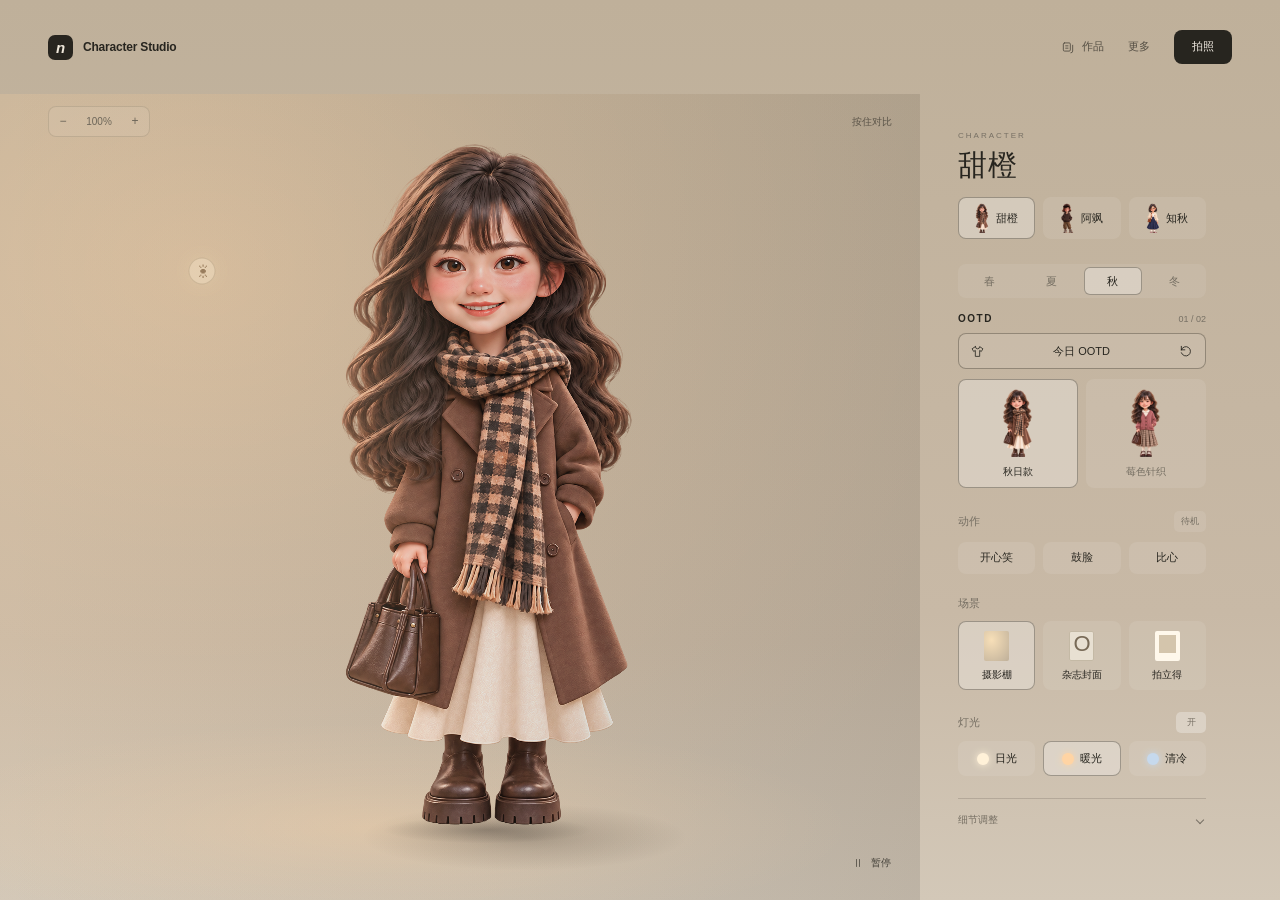
==== index.html @ bdb2146f "Publish Character Studio v8 with 24 seasonal outfits" ====
<!doctype html>
<html lang="zh-CN">
<head>
  <meta charset="UTF-8">
  <meta name="viewport" content="width=device-width, initial-scale=1">
  <meta name="theme-color" content="#d2c5b3">
  <meta name="description" content="A local character studio. Shape, light and export your character in your browser.">
  <title>甜橙 · Character Studio</title>
  <link rel="icon" href="assets/favicon.svg" type="image/svg+xml">
  <link rel="stylesheet" href="styles.css">
</head>
<body>
  <svg class="icon-definitions" aria-hidden="true" xmlns="http://www.w3.org/2000/svg">
    <symbol id="i-upload" viewBox="0 0 24 24"><path d="M12 16V4m-4 4 4-4 4 4M5 16v4h14v-4"/></symbol>
    <symbol id="i-download" viewBox="0 0 24 24"><path d="M12 4v12m-4-4 4 4 4-4M5 16v4h14v-4"/></symbol>
    <symbol id="i-library" viewBox="0 0 24 24"><rect x="4" y="5" width="12" height="14" rx="2"/><path d="M20 9v10a3 3 0 0 1-3 3M8 10h4m-4 4h4"/></symbol>
    <symbol id="i-play" viewBox="0 0 24 24"><path d="m9 5 11 7-11 7Z"/></symbol>
    <symbol id="i-pause" viewBox="0 0 24 24"><path d="M9 5v14m6-14v14"/></symbol>
    <symbol id="i-reset" viewBox="0 0 24 24"><path d="M4 10a8 8 0 1 1 0 5m0-5V4m0 6h6"/></symbol>
    <symbol id="i-close" viewBox="0 0 24 24"><path d="m6 6 12 12M6 18 18 6"/></symbol>
    <symbol id="i-save" viewBox="0 0 24 24"><path d="M5 3h12l4 4v14H3V3h2m2 0v7h10V3M7 21v-7h10v7"/></symbol>
    <symbol id="i-target" viewBox="0 0 24 24"><circle cx="12" cy="12" r="7"/><path d="M12 2v4m0 12v4M2 12h4m12 0h4"/></symbol>
    <symbol id="i-trash" viewBox="0 0 24 24"><path d="M3 6h18M9 6V3h6v3M6 6l1 15h10l1-15M10 10v7m4-7v7"/></symbol>
    <symbol id="i-outfit" viewBox="0 0 24 24"><path d="m8 3-6 4 3 5 3-2v11h8V10l3 2 3-5-6-4a4 4 0 0 1-8 0Z"/></symbol>
  </svg>

  <header class="toolbar">
    <a class="brand" href="./" aria-label="角色摄影棚首页"><span class="brand-mark">n</span><span>Character Studio</span></a>
    <nav class="toolbar-actions" aria-label="Studio tools">
      <button id="libraryButton" class="toolbar-button" type="button"><svg><use href="#i-library"/></svg><span>作品</span><span id="versionCount" class="count" hidden>0</span></button>
      <details class="toolbar-more"><summary>更多</summary><div class="more-menu">
        <button id="uploadButton" type="button">上传角色</button>
        <button id="downloadButton" type="button">人物 PNG</button>
        <button id="saveButton" type="button">保存版本</button>
      </div></details>
      <button id="photoButton" class="save-button" type="button" disabled>拍照</button>
    </nav>
  </header>

  <main class="workspace" aria-label="Character studio">
    <section id="stage" class="stage" aria-label="Character preview">
      <div class="stage-tools">
        <div class="zoom-controls" aria-label="Preview zoom">
          <button id="zoomOut" type="button" aria-label="Zoom out">−</button>
          <button id="zoomReset" type="button" title="Reset zoom"><span id="zoomValue">100%</span></button>
          <button id="zoomIn" type="button" aria-label="Zoom in">+</button>
        </div>
        <button id="compareButton" class="compare-button" type="button" title="Hold to see the original character; keyboard: hold Space">按住对比</button>
      </div>

      <canvas id="previewCanvas" tabindex="0" aria-label="甜美女孩，点击或按回车互动"></canvas>
      <button id="lightHandle" class="light-handle" role="slider" aria-label="灯光位置" aria-valuemin="8" aria-valuemax="92" aria-valuenow="22" title="拖动光源；方向键也可调整" disabled>☀</button>
      <div id="countdown" class="countdown" role="status" aria-live="assertive" hidden></div>
      <div id="headRegion" class="head-region" hidden>
        <div class="head-region-circle" id="headMove" role="slider" tabindex="0" aria-label="Head region position" aria-valuemin="15" aria-valuemax="58" aria-valuenow="34" title="Drag to position the head region; arrow keys adjust it"><span>Head</span></div>
        <button id="headResize" type="button" class="head-handle" aria-label="Resize head region" title="Drag to adjust the head boundary"></button>
      </div>
      <div id="loading" class="loading"><span class="loading-dot"></span>准备中…</div>

      <div class="stage-footer">
        <p id="stageHint" class="sr-only">点击人物互动，拖动光源调整灯光</p>
        <button id="demoButton" class="demo-button" type="button" aria-pressed="false"><svg aria-hidden="true"><use id="demoIcon" href="#i-pause"/></svg><span id="demoLabel">暂停</span></button>
      </div>
    </section>

    <aside class="settings" aria-label="Character controls">
      <div class="settings-title"><p>CHARACTER</p><h1 id="characterName">甜橙</h1><div id="characterPicker" class="character-picker" role="group" aria-label="Choose a character"></div><p id="personality" class="sr-only"></p></div>

      <section id="wardrobe" class="wardrobe" aria-label="OOTD outfits" aria-busy="false">
        <div id="seasonPicker" class="season-picker" role="group" aria-label="选择季节"></div>
        <div class="wardrobe-heading"><h2>OOTD</h2><span id="outfitCounter">—</span></div>
        <button id="outfitButton" class="outfit-button" type="button" disabled><svg><use href="#i-outfit"/></svg><span>今日 OOTD</span><svg class="outfit-arrow" aria-hidden="true"><use href="#i-reset"/></svg></button>
        <div id="outfitList" class="outfit-list" role="group" aria-label="Choose an outfit"></div>
        <p id="outfitStatus" class="outfit-status sr-only" role="status" aria-live="polite">秋日款 · Autumn layers</p>
      </section>

      <section id="responseSection" class="studio-section" aria-label="角色回应">
        <div class="section-heading"><h2>动作</h2><button id="idleButton" type="button" aria-pressed="true">待机开启</button></div>
        <div id="responseButtons" class="segmented" role="group" aria-label="选择人物回应"></div>
        <p id="responseStatus" class="section-note sr-only" role="status" aria-live="polite">待机 · 呼吸与眨眼</p>
      </section>
      <section class="studio-section" aria-label="摄影场景">
        <div class="section-heading"><h2>场景</h2></div>
        <div id="sceneButtons" class="scene-buttons" role="group" aria-label="选择场景">
          <button type="button" data-scene="studio" aria-pressed="true"><i class="scene-icon scene-studio"></i>摄影棚</button>
          <button type="button" data-scene="magazine" aria-pressed="false"><i class="scene-icon scene-magazine" aria-hidden="true">O</i>杂志封面</button>
          <button type="button" data-scene="polaroid" aria-pressed="false"><i class="scene-icon scene-polaroid"></i>拍立得</button>
        </div>
      </section>
      <fieldset class="palette-control studio-light"><legend>灯光 <button id="lightToggle" type="button" aria-pressed="true" aria-label="切换灯光">开</button></legend>
        <div id="lightPresets" class="light-presets" role="group" aria-label="灯光风格">
          <button type="button" data-light="day" aria-pressed="false"><i style="--light:#fff1d8"></i>日光</button>
          <button type="button" data-light="warm" aria-pressed="true"><i style="--light:#ffd4a4"></i>暖光</button>
          <button type="button" data-light="cool" aria-pressed="false"><i style="--light:#c6d9ed"></i>清冷</button>
        </div>
      </fieldset>
      <details id="advancedSettings" class="advanced-settings"><summary>细节调整</summary>
      <div class="advanced-light">
        <div id="lightPalette" class="palette" aria-label="自定义光色"></div>
        <label class="intensity-control" for="lightIntensity"><span>亮度</span><input id="lightIntensity" type="range" min="0" max="100" value="55" aria-label="灯光亮度"></label>
        <div class="light-directions"><button id="leftLight" type="button" aria-pressed="true">左侧</button><button id="rightLight" type="button" aria-pressed="false">右侧</button><span id="lightPosition" class="sr-only"></span></div>
      </div>
      <div class="daily-locks"><label><input id="lockOutfit" type="checkbox">固定穿搭</label><label><input id="lockScene" type="checkbox">固定场景</label></div>
      <button id="outfitCompare" type="button" class="detail-button">对比穿搭</button>
      <div class="range-control">
        <div class="control-heading"><label for="headSize">头部</label><button id="headRegionButton" class="small-icon-button" type="button" aria-label="Adjust head region" aria-pressed="false" title="Adjust the head region"><svg><use href="#i-target"/></svg></button></div>
        <input id="headSize" type="range" min="-100" max="100" value="0" aria-label="头部">
        <div class="range-endpoints"><span>小</span><span>大</span></div>
      </div>
      <div class="range-control">
        <div class="control-heading"><label for="bodyShape">身形</label><output id="bodyShapeOutput" for="bodyShape"></output></div>
        <input id="bodyShape" type="range" min="-100" max="100" value="0" aria-label="身形">
        <div class="range-endpoints"><span>纤细</span><span>饱满</span></div>
      </div>
      <div class="range-control">
        <div class="control-heading"><label for="height">身高</label><output id="heightOutput" for="height"></output></div>
        <input id="height" type="range" min="-100" max="100" value="0" aria-label="身高">
        <div class="range-endpoints"><span>矮</span><span>高</span></div>
      </div>

      <fieldset class="palette-control background-control"><legend>底色与 PNG 背景</legend><div id="backgroundPalette" class="palette"></div></fieldset>
      <button id="resetButton" class="reset-button" type="button"><svg><use href="#i-reset"/></svg>恢复原样</button>
      </details>
    </aside>
  </main>
  <div id="cameraControls" class="camera-controls" hidden>
    <div id="cameraResponses" class="segmented" role="group" aria-label="拍照动作"></div>
    <button id="exitCamera" type="button">← 返回</button>
    <div class="segmented" role="group" aria-label="拍照构图"><button id="fullCrop" type="button" aria-pressed="true">全身</button><button id="halfCrop" type="button" aria-pressed="false">半身</button></div>
    <details class="camera-options"><summary>构图</summary><div class="camera-popover">
      <div class="segmented" role="group" aria-label="照片比例"><button type="button" data-ratio="portrait" aria-pressed="true">4:5</button><button type="button" data-ratio="square" aria-pressed="false">1:1</button><button type="button" data-ratio="wallpaper" aria-pressed="false">9:16</button></div>
      <label class="intensity-control">大小<input id="photoScale" type="range" min="75" max="120" value="100" aria-label="人物大小"></label>
      <input id="photoCaption" type="text" maxlength="26" placeholder="照片标题" aria-label="照片标题">
      <div class="caption-options"><label><input id="photoDate" type="checkbox">日期</label><button id="resetComposition" type="button">居中</button></div>
    </div></details>
    <button id="captureButton" class="save-button" type="button">● 拍摄</button>
    <button id="cancelCapture" type="button" hidden>取消</button>
  </div>
  <dialog id="photoDialog" class="photo-dialog" aria-labelledby="photoTitle">
    <div class="library-header"><div><p>YOUR OOTD</p><h2 id="photoTitle">这一刻</h2></div><button id="closePhoto" class="small-icon-button" type="button" aria-label="关闭照片"><svg><use href="#i-close"/></svg></button></div>
    <img id="photoResult" alt="角色照片">
    <div class="photo-actions"><button id="retakePhoto" class="secondary-button" type="button">调整重拍</button><button id="savePhoto" class="secondary-button" type="button">收藏</button><button id="downloadPhoto" class="save-button" type="button">下载照片</button></div>

  </dialog>

  <dialog id="libraryDialog" class="library-dialog" aria-labelledby="libraryTitle">
    <div class="library-header"><div><p>COLLECTION</p><h2 id="libraryTitle">作品</h2></div><button id="closeLibrary" class="small-icon-button" type="button" aria-label="Close saved versions"><svg><use href="#i-close"/></svg></button></div>
    <div class="library-tabs segmented" role="group" aria-label="作品分类"><button type="button" data-library="photos" aria-pressed="true">照片</button><button type="button" data-library="versions" aria-pressed="false">版本</button><button type="button" data-library="characters" aria-pressed="false">角色</button></div>
    <div id="libraryList" class="library-list"></div>

  </dialog>
  <dialog id="outfitCompareDialog" class="outfit-compare-dialog" aria-labelledby="compareTitle"><div class="library-header"><h2 id="compareTitle">穿搭</h2><button id="closeOutfitCompare" class="small-icon-button" type="button" aria-label="关闭穿搭对比"><svg><use href="#i-close"/></svg></button></div><div id="outfitCompareList" class="outfit-compare-list"></div></dialog>
  <input id="fileInput" type="file" accept="image/png,image/jpeg,image/webp" hidden>
  <input id="customLight" type="color" value="#b28eff" class="hidden-color" tabindex="-1" aria-label="Custom light colour">
  <a id="downloadLink" hidden download="sweet-girl.png">Download prepared PNG</a>
  <img id="exportImage" hidden alt="Prepared PNG export">
  <div id="toast" class="toast" role="status" aria-live="polite" hidden></div>
  <noscript><p class="noscript">Enable JavaScript to use the character studio.</p></noscript>
  <script id="studioBootstrap">
    (async function () {
      // Load dependencies in order so a dropped request cannot start an incomplete app.
      const files=['js/model.js','js/renderer.js','js/storage.js','js/wardrobe.js','js/studio-model.js','js/studio-effects.js','js/studio-controller.js','js/app.js'];
      function load(src) {
        return new Promise((resolve,reject) => {
          const script=document.createElement('script');let settled=false;
          const finish=success => {
            if(settled)return;settled=true;clearTimeout(timer);
            if(success)resolve();else{script.remove();reject(new Error('Script load failed: '+src));}
          };
          const timer=setTimeout(()=>finish(false),8000);
          script.src=src;script.onload=()=>finish(true);script.onerror=()=>finish(false);
          document.head.appendChild(script);
        });
      }
      try {
        for(const file of files) {
          for(let attempt=0;attempt<3;attempt++) {
            try{await load(file+(attempt?'?retry='+attempt+'&t='+Date.now():''));break;}
            catch(error){if(attempt===2)throw error;}
          }
        }
      } catch(error) {
        console.error(error);
        const loading=document.getElementById('loading'),reload=document.createElement('button');
        reload.type='button';reload.textContent='重新加载';reload.className='save-button';reload.onclick=()=>location.reload();
        loading.setAttribute('role','alert');loading.replaceChildren(document.createTextNode('加载未完成'),reload);
      }
    })();
  </script>
</body>
</html>
---- styles.css ----
:root { --font-sans: -apple-system, BlinkMacSystemFont, "Segoe UI", "PingFang SC", "Microsoft YaHei", "Noto Sans CJK SC", Arial, sans-serif; color-scheme: light; --ink: #27251f; --muted: #777064; --soft: #928c7f; --studio-top: #cbbbA5; --studio-middle: #d2c5b3; --studio-floor: #e4dfd5; --line: rgba(48,42,32,.16); }
* { box-sizing: border-box; }
[hidden] { display: none !important; }
html, body { margin: 0; min-width: 900px; min-height: 100%; }
body { font: 12px/1.4 var(--font-sans); color: var(--ink); background: var(--studio-middle); overflow-x: hidden; }
body::before { content: ""; position: fixed; inset: 0; z-index: -1; background: linear-gradient(180deg, var(--studio-top) 0%, var(--studio-middle) 68%, var(--studio-floor) 100%); }
button, input, select, textarea { font: inherit; }
button { color: inherit; cursor: pointer; -webkit-tap-highlight-color: transparent; }
button:disabled { cursor: wait; opacity: .5; }
button, a, input { outline-offset: 5px; }
:focus-visible { outline: 2px solid currentColor; }
button { border: 0; background: none; }
svg { width: 16px; height: 16px; fill: none; stroke: currentColor; stroke-width: 1.5; stroke-linecap: round; stroke-linejoin: round; flex-shrink: 0; }
.icon-definitions { position: absolute; width: 0; height: 0; overflow: hidden; }
.toolbar { position: relative; z-index: 5; height: 94px; padding: 0 48px; display: flex; justify-content: space-between; align-items: center; gap: 24px; }
.brand { display: inline-flex; align-items: center; gap: 10px; color: inherit; text-decoration: none; font-size: 12px; font-weight: 600; letter-spacing: -.2px; }
.brand-mark { font-size: 15px; color: #eee6d9; background: #28251f; border-radius: 7px; width: 25px; height: 25px; display: grid; place-items: center; font-style: italic; font-family: var(--font-sans); }
.toolbar-actions { display: flex; align-items: center; gap: 23px; }
.toolbar-button { display: inline-flex; align-items: center; gap: 7px; padding: 8px 0; font-size: 11px; opacity: .7; transition: opacity .15s; }
.toolbar-button:hover { opacity: 1; }
.toolbar-button svg { width: 14px; height: 14px; }
.count { background: rgba(0,0,0,.1); min-width: 16px; height: 16px; border-radius: 5px; font-size: 9px; display: grid; place-items: center; }
.save-button { background: var(--ink); color: #f4eee5; border-radius: 9px; padding: 9px 16px; font-size: 11px; transition: transform .15s, opacity .15s; }
.save-button:hover { transform: translateY(-1px); opacity: .85; }
.workspace { position: relative; height: calc(100svh - 94px); min-height: 626px; }
.stage { position: absolute; left: 0; top: 0; bottom: 0; right: 360px; isolation: isolate; }
#previewCanvas { display: block; width: 100%; height: 100%; }
.stage-tools { position: absolute; top: 12px; left: 48px; right: 18px; display: flex; justify-content: space-between; align-items: center; z-index: 3; }
.zoom-controls { display: inline-flex; align-items: center; border: 1px solid rgba(47,40,29,.12); background: rgba(255,255,255,.07); border-radius: 8px; }
.zoom-controls button { min-width: 28px; height: 29px; padding: 0 7px; color: #6d6659; }
.zoom-controls button:nth-child(2) { min-width: 44px; font-size: 10px; font-variant-numeric: tabular-nums; }
.zoom-controls button:hover { background: rgba(255,255,255,.15); }
.compare-button { font-size: 10px; opacity: .62; padding: 7px 10px; border-radius: 6px; }
.compare-button:hover, .compare-button.is-held { background: rgba(255,255,255,.23); opacity: 1; }
.settings { position: absolute; width: 254px; right: 68px; top: 50%; transform: translateY(-50%); z-index: 4; }
.settings-title { margin-bottom: 22px; }
.settings-title p { font-size: 10px; font-weight: 600; margin: 0 0 4px; letter-spacing: -.1px; }
.settings-title h1 { font-size: 18px; font-weight: 700; letter-spacing: -.6px; margin: 0; line-height: 1.25; }
.character-picker { display: grid; grid-template-columns: repeat(3, minmax(0, 1fr)); gap: 6px; margin-top: 8px; }
.character-choice { display: flex; align-items: center; justify-content: center; gap: 3px; width: 100%; min-width: 0; height: 26px; padding: 2px 4px; border: 1px solid var(--line); border-radius: 6px; font-size: 9px; white-space: nowrap; background: rgba(255,255,255,.08); }
.character-choice img { width: 18px; height: 21px; object-fit: contain; }
.character-choice:hover { background: rgba(255,255,255,.2); }
.character-choice[aria-pressed="true"] { border-color: var(--ink); background: rgba(255,255,255,.25); }
.wardrobe { margin: 0 0 18px; }
.season-picker { display: grid; grid-template-columns: repeat(4, minmax(0, 1fr)); gap: 4px; margin-bottom: 14px; padding: 3px; border-radius: 8px; background: #ffffff14; }
.season-picker button { height: 28px; border: 1px solid transparent; border-radius: 6px; color: var(--muted); font-size: 11px; transition: background .15s, color .15s; }
.season-picker button:hover { color: var(--ink); background: #ffffff18; }
.season-picker button[aria-pressed="true"] { color: var(--ink); border-color: var(--control-border, #a89b8840); background: var(--control-selected, #ffffff30); }
.season-picker button:focus-visible { outline: 2px solid var(--ink); outline-offset: 2px; }
.wardrobe-heading { display: flex; justify-content: space-between; align-items: center; margin-bottom: 7px; }
.wardrobe-heading h2 { margin: 0; font-size: 10px; letter-spacing: 1.5px; font-weight: 600; }
.wardrobe-heading > span { font-size: 9px; color: var(--muted); font-variant-numeric: tabular-nums; }
.outfit-button { width: 100%; display: flex; align-items: center; justify-content: center; gap: 7px; height: 32px; background: var(--ink); color: #f4eee5; border-radius: 8px; font-size: 11px; transition: opacity .15s; }
.outfit-button:hover { opacity: .85; }
.outfit-button svg { width: 13px; height: 13px; }
.outfit-arrow { margin-left: auto; font-size: 15px; }
.outfit-button > svg { margin-right: auto; }
.outfit-list { display: grid; grid-template-columns: repeat(3, 1fr); gap: 6px; margin-top: 7px; }
.outfit-card { display: block; width: 100%; min-width: 0; padding: 5px 3px 4px; border: 1px solid var(--line); border-radius: 8px; background: rgba(255,255,255,.1); transition: border-color .15s, background .15s; }
.outfit-card:hover { background: rgba(255,255,255,.23); }
.outfit-card[aria-pressed="true"] { border-color: var(--ink); background: rgba(255,255,255,.25); }
.outfit-card[aria-busy="true"], .character-choice[aria-busy="true"] { border-style: dashed; }
.outfit-card img { display: block; margin: 0 auto 3px; width: 44px; height: 54px; object-fit: contain; }
.outfit-card span { display: block; font-size: 9px; }
.outfit-status { margin: 6px 0 0; font-size: 9px; color: var(--muted); }
.is-dark .outfit-button { color: #333; }
.wardrobe[aria-busy="true"] .outfit-arrow { animation: outfit-spin .8s linear infinite; }
@keyframes outfit-spin { to { transform: rotate(360deg); } }
.range-control { margin-bottom: 20px; }
.control-heading { display: flex; align-items: center; justify-content: space-between; height: 18px; margin-bottom: 6px; }
.control-heading label, legend { font-size: 11px; font-weight: 500; }
.control-heading output { font-size: 9px; color: var(--muted); font-variant-numeric: tabular-nums; }
.small-icon-button { display: grid; place-items: center; width: 27px; height: 27px; border-radius: 6px; opacity: .5; }
.small-icon-button:hover, .small-icon-button[aria-pressed="true"] { opacity: 1; background: rgba(255,255,255,.2); }
.small-icon-button svg { width: 13px; height: 13px; }
input[type="range"] { display: block; width: 100%; margin: 0; padding: 0; appearance: none; -webkit-appearance: none; background: transparent; height: 17px; cursor: pointer; --fill: 50%; --track: rgba(45,39,30,.17); }
input[type="range"]::-webkit-slider-runnable-track { height: 3px; border-radius: 4px; background: linear-gradient(to right, var(--ink) var(--fill), var(--track) var(--fill)); }
input[type="range"]::-moz-range-track { height: 3px; border-radius: 4px; background: var(--track); }
input[type="range"]::-moz-range-progress { background: var(--ink); height: 3px; }
input[type="range"]::-webkit-slider-thumb { appearance: none; -webkit-appearance: none; width: 9px; height: 9px; background: var(--ink); border: 0; border-radius: 50%; margin-top: -3px; transition: box-shadow .12s; }
input[type="range"]::-moz-range-thumb { width: 9px; height: 9px; background: var(--ink); border: 0; border-radius: 50%; }
input[type="range"]:hover::-webkit-slider-thumb { box-shadow: 0 0 0 5px rgba(48,41,30,.07); }
.range-endpoints { display: flex; justify-content: space-between; font-size: 9px; color: var(--muted); margin-top: 2px; }
.palette-control { margin: 0 0 16px; padding: 0; border: 0; min-width: 0; }
legend { margin-bottom: 8px; padding: 0; display: flex; width: 100%; justify-content: space-between; }
legend span { font-size: 9px; color: var(--soft); font-weight: 400; }
.palette { display: grid; grid-template-columns: repeat(6, 23px); gap: 6px; align-items: center; }
.swatch { position: relative; width: 23px; height: 23px; border-radius: 5px; padding: 0; border: 1px solid rgba(71,54,35,.035); background: var(--swatch); transition: transform .12s; }
.swatch:hover { transform: translateY(-2px); }
.swatch[aria-pressed="true"]::after { content: ""; position: absolute; inset: -3px; border: 1px solid var(--ink); border-radius: 8px; }
.swatch.is-transparent { background: repeating-conic-gradient(#b8b5af 0% 25%, #eeeae4 0% 50%) 50% / 6px 6px; }
.swatch.is-custom { background: conic-gradient(#f04949, #efde29, #43dc5c, #27d2e5, #4447f6, #c734d7, #f04949); }
.intensity-control { display: flex; align-items: center; gap: 13px; margin-top: 13px; font-size: 9px; color: var(--muted); }
.intensity-control input { height: 14px; flex: 1; }
.intensity-control input::-webkit-slider-runnable-track { height: 2px; }
.intensity-control input::-webkit-slider-thumb { width: 7px; height: 7px; margin-top: -2.5px; }
.reset-button { display: flex; align-items: center; justify-content: center; gap: 7px; width: 100%; height: 32px; border: 1px solid rgba(41,37,29,.34); border-radius: 20px; margin-top: 20px; font-size: 10px; transition: background .15s; }
.reset-button:hover { background: rgba(255,255,255,.2); }
.reset-button svg { width: 11px; height: 11px; }
.stage-footer { position: absolute; bottom: 21px; left: 48px; right: 18px; display: flex; align-items: center; justify-content: space-between; gap: 20px; z-index: 4; }
.stage-footer p { font-size: 9px; color: var(--soft); margin: 0; }
.demo-button { display: inline-flex; align-items: center; gap: 7px; font-size: 10px; padding: 7px 11px; border: 1px solid rgba(43,35,24,.2); border-radius: 20px; }
.demo-button svg { width: 12px; height: 12px; }
.demo-button:hover, .demo-button[aria-pressed="true"] { background: rgba(255,255,255,.2); }
.loading { position: absolute; inset: 0; display: flex; align-items: center; justify-content: center; gap: 10px; color: var(--muted); background: transparent; z-index: 2; }
.loading-dot { width: 5px; height: 5px; border-radius: 50%; background: currentColor; animation: pulse 1s ease-in-out infinite; }
@keyframes pulse { 50% { opacity: .25; transform: scale(.75); } }
.head-region { position: absolute; z-index: 3; pointer-events: none; width: 160px; height: 160px; }
.head-region-circle { border: 1px dashed rgba(255,255,255,.9); box-shadow: 0 0 0 1px rgba(35,30,25,.15); border-radius: 50%; width: 100%; height: 100%; cursor: move; pointer-events: auto; touch-action: none; }
.head-region-circle span { position: absolute; top: -10px; left: 50%; transform: translateX(-50%); background: #2c2822; border-radius: 4px; padding: 2px 5px; color: #fff; font-size: 9px; }
.head-handle { position: absolute; bottom: -4px; left: calc(50% - 5px); width: 10px; height: 10px; background: #2c2822; border: 1px solid white; border-radius: 50%; pointer-events: auto; cursor: ns-resize; touch-action: none; }
.motion-layer { position: absolute; inset: 0 0 65px; z-index: 1; overflow: hidden; border-radius: 2px; mask-image: linear-gradient(90deg, transparent, #000 40px, #000 calc(100% - 60px), transparent), linear-gradient(0deg, transparent, #000 40px, #000 calc(100% - 40px), transparent); mask-composite: intersect; }
.motion-layer video { width: 100%; height: 100%; object-fit: cover; display: block; }
.motion-label { position: absolute; top: 60px; left: 49px; padding: 5px 8px; background: rgba(255,255,255,.2); border: 1px solid rgba(255,255,255,.1); border-radius: 20px; font-size: 9px; color: rgba(37,31,24,.7); backdrop-filter: blur(8px); }
.live-dot { width: 4px; height: 4px; background: currentColor; display: inline-block; border-radius: 50%; margin-right: 5px; }
.motion-controls { position: absolute; bottom: 62px; left: 50%; transform: translateX(-50%); display: flex; gap: 3px; white-space: nowrap; background: rgba(235,229,218,.72); border: 1px solid rgba(60,51,37,.12); padding: 5px; border-radius: 22px; backdrop-filter: blur(12px); z-index: 4; color: #443b2f; }
.motion-controls button { padding: 5px 10px; border-radius: 16px; font-size: 9px; }
.motion-controls button[aria-pressed="true"] { background: #393128; color: #f6efe5; }
.library-dialog { border: 1px solid #c4baaa; border-radius: 18px; padding: 25px; width: 410px; max-height: calc(100svh - 80px); background: #eee8df; color: #2b2822; box-shadow: 0 24px 90px rgba(45,32,19,.2); }
.library-dialog::backdrop { background: rgba(51,42,32,.24); backdrop-filter: blur(4px); }
.library-header { display: flex; align-items: center; justify-content: space-between; margin-bottom: 22px; }
.library-header p { font-size: 10px; color: #8b8173; margin: 0 0 3px; }
.library-header h2 { font-size: 22px; font-weight: 500; letter-spacing: -.6px; margin: 0; }
.library-list { display: grid; grid-template-columns: 1fr 1fr; gap: 13px; }
.version-card { min-width: 0; border: 1px solid rgba(70,55,40,.12); border-radius: 10px; overflow: hidden; background: rgba(255,255,255,.2); position: relative; }
.version-select { width: 100%; padding: 0; text-align: left; display: block; }
.version-select img { display: block; width: 100%; height: 177px; object-fit: contain; background: #ded3c2; }
.version-select span { display: block; font-size: 11px; padding: 10px 12px 2px; overflow: hidden; white-space: nowrap; text-overflow: ellipsis; }
.version-select small { display: block; font-size: 9px; color: #8f8577; padding: 0 12px 12px; }
.version-select:hover img { background: #d4c5b0; }
.delete-version { position: absolute; right: 6px; top: 6px; width: 26px; height: 26px; display: grid; place-items: center; border-radius: 50%; background: rgba(250,247,241,.6); opacity: .6; }
.delete-version:hover { opacity: 1; }
.delete-version svg { width: 12px; height: 12px; }
.library-empty { grid-column: 1 / -1; color: #948979; text-align: center; padding: 16px; }
.library-note { font-size: 10px; color: #9a8f80; margin: 22px 0 0; }
.hidden-color { position: fixed; width: 1px; height: 1px; bottom: 0; left: 0; opacity: 0; pointer-events: none; }
.toast { position: fixed; z-index: 20; left: 50%; bottom: 28px; transform: translateX(-50%); background: #302a23; color: #f4ede3; font-size: 11px; padding: 12px 20px; border-radius: 10px; box-shadow: 0 6px 24px rgba(29,23,17,.13); max-width: 80vw; text-align: center; }
.toast.is-error { background: #813e31; }
.noscript { position: fixed; top: 100px; left: 48px; }
.is-dark { --ink: #f5efe7; --muted: rgba(255,255,255,.65); --soft: rgba(255,255,255,.45); }
.is-dark input[type="range"] { --track: rgba(255,255,255,.3); }
.is-dark .brand-mark { background: #eee5d9; color: #333; }
.is-dark .save-button { color: #333; }
.is-dark .reset-button, .is-dark .demo-button, .is-dark .zoom-controls { border-color: rgba(255,255,255,.35); }
.is-dark .zoom-controls button { color: var(--muted); }
.is-dark .motion-label { color: #eee5df; }
@media (max-width: 1199px) { .toolbar { padding: 0 32px; } .toolbar-actions { gap: 15px; } .stage { right: 310px; } .settings { width: 235px; right: 42px; } .stage-tools, .stage-footer { left: 32px; } }
/* A narrow Codex preview panel remains usable; phone-specific polish is deferred. */
@media (max-width: 899px) { html, body { min-width: 0; } .toolbar { height: 74px; padding: 0 22px; gap: 10px; } .toolbar-actions { gap: 12px; } .toolbar-button > span { display: none; } .toolbar-button svg { width: 16px; height: 16px; } .brand { font-size: 11px; gap: 7px; } .workspace { height: auto; min-height: 0; } .stage { position: relative; right: auto; width: 100%; height: 67svh; min-height: 470px; } .stage-tools, .stage-footer { left: 22px; right: 22px; } .stage-footer p { max-width: 60%; } .settings { position: relative; transform: none; top: auto; right: auto; width: min(340px, calc(100% - 48px)); margin: 18px auto 44px; } .settings-title { margin-bottom: 24px; } .range-control { margin-bottom: 21px; } .palette { grid-template-columns: repeat(6, 26px); gap: 8px; } .swatch { width: 26px; height: 26px; } .motion-label { left: 23px; } .library-dialog { width: calc(100% - 36px); max-width: 410px; } }
@media (max-height: 790px) and (min-width: 900px) { .toolbar { height: 74px; } .workspace { height: calc(100svh - 74px); min-height: 680px; } .settings-title { margin-bottom: 9px; } .wardrobe { margin-bottom: 13px; } .outfit-card img { height: 30px; } .outfit-status { margin-top: 3px; } .range-control { margin-bottom: 12px; } .palette-control { margin-bottom: 10px; } .reset-button { margin-top: 10px; } }
@media (prefers-reduced-motion: reduce) { *, *::before { animation: none !important; transition: none !important; } }

/* Character studio: keep the original spacious stage, group the new interactions. */
.settings { top: 26px; bottom: 30px; transform: none; overflow-y: auto; padding: 0 6px 8px 0; scrollbar-width: thin; }
.settings-title { margin-bottom: 13px; }
.settings-title .personality { font-size: 10px; font-weight: 400; color: var(--muted); margin: 8px 0 0; line-height: 1.6; }
.studio-section { margin: 0 0 17px; }
.section-heading { display: flex; justify-content: space-between; align-items: center; margin-bottom: 8px; }
.section-heading h2 { margin: 0; font-size: 10px; font-weight: 500; }
.section-heading > span, .section-heading > button { font-size: 9px; color: var(--muted); }
.section-heading > button { border-bottom: 1px solid var(--line); padding: 2px 0; }
.segmented { display: flex; gap: 5px; }
.segmented button { flex: 1; padding: 7px 10px; border: 1px solid var(--line); border-radius: 7px; font-size: 10px; background: rgba(255,255,255,.12); white-space: nowrap; }
.segmented button:hover, .segmented button[aria-pressed="true"] { background: rgba(255,255,255,.4); border-color: #655849; }
.section-note { font-size: 9px; margin: 6px 0 0; color: var(--muted); min-height: 13px; }
.scene-buttons { display: grid; grid-template-columns: repeat(3,1fr); gap: 6px; }
.scene-buttons button { border: 1px solid var(--line); border-radius: 8px; padding: 7px 3px 5px; font-size: 9px; }
.scene-buttons button[aria-pressed="true"] { border-color: var(--ink); background: rgba(255,255,255,.24); }
.scene-icon { display: block; margin: 0 auto 5px; width: 25px; height: 30px; border-radius: 2px; font-style: normal; }
.scene-studio { background: radial-gradient(ellipse at 30% 30%,#f7dfb8,#bfb09a); }
.scene-magazine { background: #e8e0d2; border: 1px solid #c4b9a5; font: 22px var(--font-sans); line-height: 24px; color: #786a57; }
.scene-polaroid { background: #d4c5ac; border: 4px solid #fff8eb; border-bottom-width: 8px; }
.studio-light legend { align-items: center; }
.studio-light legend button { font-size: 9px; padding: 3px 6px; border: 1px solid var(--line); border-radius: 5px; }
.studio-light legend button[aria-pressed="true"] { background: rgba(255,255,255,.28); }
.palette { grid-template-columns: repeat(9, 20px); gap: 5px; }
.swatch { width: 20px; height: 20px; }
.light-directions { display: flex; align-items: center; gap: 5px; margin-top: 7px; font-size: 9px; }
.light-directions button { border: 1px solid var(--line); border-radius: 5px; padding: 4px 8px; }
.light-directions button[aria-pressed="true"] { background: rgba(255,255,255,.3); }
.light-directions span { color: var(--muted); margin-left: auto; }
.advanced-settings { border-top: 1px solid var(--line); padding-top: 11px; margin-top: 15px; }
.advanced-settings summary { cursor: pointer; font-size: 10px; }
.advanced-settings summary span { float: right; font-size: 9px; color: var(--muted); }
.advanced-settings[open] summary { margin-bottom: 15px; }
.light-handle { position: absolute; z-index: 3; width: 32px; height: 32px; transform: translate(-50%,-50%); border: 1px solid rgba(100,80,48,.25); border-radius: 50%; background: rgba(255,242,214,.5); box-shadow: 0 0 18px rgba(255,230,185,.28); font-size: 21px; color: #806343; cursor: grab; touch-action: none; }
.light-handle:active { cursor: grabbing; }
.light-handle.is-off { opacity: .45; }
#previewCanvas { cursor: pointer; }
.countdown { position: absolute; inset: 0; display: grid; place-items: center; font: 90px var(--font-sans); background: rgba(251,242,229,.12); pointer-events: none; z-index: 5; text-shadow: 0 2px 20px #fff; }
.camera-mode .toolbar-actions, .camera-mode .settings, .camera-mode .stage-tools, .camera-mode .stage-footer { display: none; }
.camera-mode .toolbar { height: 64px; }
.camera-mode .workspace { height: calc(100svh - 200px); min-height: 360px; }
.camera-mode .stage { position: relative; inset: auto; width: min(480px, calc((100svh - 205px) * .8)); height: auto; min-height: 0; aspect-ratio: 4 / 5; margin: 0 auto; box-shadow: 0 15px 50px rgba(60,44,28,.15); }
.camera-controls { position: fixed; z-index: 6; bottom: 18px; left: 50%; transform: translateX(-50%); display: grid; grid-template-columns: auto auto auto; align-items: center; gap: 9px 20px; background: #eee5d6; color: #383027; padding: 12px 20px; border: 1px solid #c9baa4; border-radius: 12px; box-shadow: 0 6px 20px rgba(60,44,28,.1); white-space: nowrap; }
#cameraResponses { grid-column: 1 / -1; }
#cameraResponses:empty { display: none; }
#cancelCapture { grid-column: 1 / -1; }
.camera-controls > button { font-size: 11px; }
.photo-dialog { border: 1px solid #c4baaa; border-radius: 15px; padding: 20px; width: 460px; max-height: calc(100svh - 38px); background: #eee8df; color: #2b2822; box-shadow: 0 24px 90px rgba(45,32,19,.2); }
.photo-dialog::backdrop { background: rgba(51,42,32,.35); backdrop-filter: blur(5px); }
.photo-dialog .library-header { margin-bottom: 14px; }
.photo-dialog .library-header h2 { font-size: 18px; }
#photoResult { display: block; width: auto; max-width: 100%; height: min(53svh,510px); margin: 0 auto 18px; box-shadow: 0 4px 20px rgba(50,40,25,.12); }
.photo-actions { display: flex; justify-content: space-between; align-items: center; gap: 10px; font-size: 11px; }
.photo-dialog .library-note { margin: 13px 0 0; text-align: center; }
.toast { pointer-events: none; }
.camera-mode .toast { top: 16px; bottom: auto; }
@media (min-width: 900px) { .workspace { min-height: 610px; } }
@media (max-width: 899px) { .settings { inset: auto; padding: 0; overflow: visible; } .camera-controls { gap: 9px; padding: 10px; } .photo-dialog { max-width: calc(100% - 30px); } }

/* v2: leave the stage spacious; reveal secondary controls only on demand. */
.sr-only { position: absolute !important; width: 1px; height: 1px; margin: -1px; padding: 0; overflow: hidden; clip-path: inset(50%); white-space: nowrap; border: 0; }
.toolbar-actions { gap: 24px; }
.toolbar-more { position: relative; font-size: 11px; }
.toolbar-more summary { cursor: pointer; list-style: none; opacity: .7; padding: 8px 0; }
.toolbar-more summary::-webkit-details-marker { display: none; }
.more-menu { position: absolute; right: 0; top: 32px; width: 140px; display: grid; padding: 8px; background: #eee7dc; border: 1px solid var(--line); border-radius: 10px; box-shadow: 0 8px 28px #45372818; }
.more-menu button { text-align: left; padding: 10px; border-radius: 5px; }
.more-menu button:hover { background: #fff7; }
.settings { top: 36px; bottom: 40px; }
.settings-title { margin-bottom: 25px; }
.settings-title > p:first-child { font-size: 8px; letter-spacing: 2px; color: var(--muted); font-weight: 400; }
.settings-title h1 { font-size: 29px; font-weight: 400; letter-spacing: 2px; margin: 6px 0 14px; }
.character-choice { height: 38px; font-size: 11px; border-color: transparent; background: transparent; justify-content: flex-start; gap: 5px; }
.character-choice img { width: 21px; height: 29px; }
.character-choice[aria-pressed="true"] { border-color: rgba(48,42,32,.24); background: #ffffff18; }
.wardrobe { margin-bottom: 23px; }
.outfit-button { height: 35px; border-radius: 7px; }
.outfit-list { margin-top: 10px; gap: 8px; }
.outfit-card { padding: 7px 3px; border-color: transparent; background: #ffffff10; }
.outfit-card img { width: 52px; height: 68px; margin-bottom: 6px; }
.outfit-card[aria-pressed="true"] { border-color: rgba(48,42,32,.28); background: #ffffff18; }
.outfit-card span { color: var(--muted); }
.studio-section { margin-bottom: 22px; }
.section-heading { margin-bottom: 10px; }
.section-heading h2, .studio-light legend { font-size: 10px; font-weight: 400; color: var(--muted); }
.segmented button { border-color: transparent; background: #ffffff13; }
.segmented button[aria-pressed="true"] { border-color: #65584966; background: #ffffff40; }
.scene-buttons button { border-color: transparent; }
.scene-buttons button[aria-pressed="true"] { border-color: #65584966; }
.light-presets { display: grid; grid-template-columns: repeat(3,1fr); gap: 6px; }
.light-presets button { display: flex; gap: 6px; align-items: center; justify-content: center; padding: 9px 3px; font-size: 10px; border: 1px solid transparent; border-radius: 7px; }
.light-presets button[aria-pressed="true"] { border-color: #65584966; background: #ffffff25; }
.light-presets i { width: 12px; height: 12px; border-radius: 50%; background: var(--light); box-shadow: 0 0 7px var(--light); }
.advanced-settings { margin-top: 22px; }
.advanced-light { margin-bottom: 18px; }
.daily-locks { display: flex; gap: 15px; color: var(--muted); font-size: 10px; margin-bottom: 12px; }
.daily-locks label, .caption-options label { display: flex; align-items: center; gap: 4px; }
input[type="checkbox"] { accent-color: #655849; }
.detail-button { font-size: 10px; padding: 7px 0; margin-bottom: 15px; }
.light-handle { opacity: .7; width: 27px; height: 27px; font-size: 18px; }
.stage-footer { justify-content: flex-end; }
.demo-button { opacity: .65; font-size: 9px; border-color: transparent; }
.library-dialog { width: min(800px,calc(100vw - 60px)); padding: 28px; }
.library-tabs { width: 220px; margin: 0 0 25px; }
.library-list { grid-template-columns: repeat(3,minmax(0,1fr)); gap: 18px; }
.photo-wall .version-select img { height: 260px; object-fit: contain; background: #e6ddd0; }
.photo-card { border: 0; background: transparent; border-radius: 3px; }
.photo-card .version-select img { border-radius: 3px; }
.photo-card .version-select span { padding: 12px 0 2px; }
.photo-card .version-select small { padding: 0 0 10px; }
.favorite-photo { position: absolute; top: 7px; left: 7px; background: #fff9; border-radius: 50%; width: 27px; height: 27px; color: #52432f; font-size: 17px; }
.favorite-photo[aria-pressed="true"] { background: #ffefd5; }
.photo-card .delete-version { opacity: 0; }
.photo-card:hover .delete-version, .photo-card:focus-within .delete-version { opacity: .8; }
.library-empty { grid-column: 1/-1; padding: 60px 0; }
.library-empty p { margin: 0 0 20px; }
.camera-mode .stage { width: min(480px,calc((100svh - 210px) * var(--photo-ratio,.8))); aspect-ratio: var(--photo-ratio,.8); }
.camera-mode #previewCanvas { cursor: grab; touch-action: none; }
.camera-mode #previewCanvas:active { cursor: grabbing; }
.camera-controls { grid-template-columns: auto auto auto auto; border: 0; background: #e9dfceee; border-radius: 10px; box-shadow: 0 4px 20px #45372812; }
.camera-options { position: relative; font-size: 11px; }
.camera-options summary { cursor: pointer; list-style: none; }
.camera-options summary::-webkit-details-marker { display: none; }
.camera-popover { position: absolute; width: 250px; bottom: 32px; right: -35px; padding: 16px; background: #f1e9dc; border: 1px solid #c9baa4; border-radius: 10px; box-shadow: 0 6px 28px #45372820; }
#photoCaption { width: 100%; margin-top: 16px; padding: 8px 0; border: 0; border-bottom: 1px solid #c9baa4; background: transparent; outline-offset: 3px; color: #383027; font-size: 11px; }
.caption-options { display: flex; justify-content: space-between; font-size: 10px; margin-top: 12px; }
#photoScale { --fill: 55%; }
#photoResult { max-width: 100%; object-fit: contain; }
.outfit-compare-dialog { width: min(800px,90vw); border: 1px solid #c4baaa; background: #eee8df; color: #383027; padding: 28px; border-radius: 14px; }
.outfit-compare-dialog::backdrop { background: #332a3240; backdrop-filter: blur(4px); }
.outfit-compare-list { display: grid; grid-template-columns: repeat(3,1fr); gap: 15px; }
.outfit-compare-list img { width: 100%; display: block; border-radius: 6px; }
.outfit-compare-list span { display: block; text-align: center; padding-top: 10px; font-size: 11px; }
@media (max-height:790px) and (min-width:900px) { .settings { top: 24px; bottom: 20px; } .settings-title { margin-bottom: 19px; } .wardrobe { margin-bottom: 20px; } .studio-section { margin-bottom: 18px; } .outfit-card img { height: 55px; } }
@media (max-width:899px) { .settings { inset: auto; margin-top: 25px; } .toolbar-actions { gap: 15px; } .library-list { grid-template-columns: repeat(2,minmax(0,1fr)); } .photo-wall .version-select img { height: 200px; } .library-dialog { width: calc(100vw - 30px); padding: 20px; } .camera-controls { grid-template-columns: auto auto auto auto; gap: 8px; } }

/* v6: one quiet control language, with the character remaining the focal point. */
:root {
  --control-radius: 8px;
  --control-surface: rgba(255,255,255,.09);
  --control-hover: rgba(255,255,255,.22);
  --control-selected: rgba(255,255,255,.3);
  --control-border: rgba(48,42,32,.36);
}
button { transition: background-color .16s ease, border-color .16s ease, opacity .16s ease; }
button:disabled { cursor: default; }
button[aria-busy="true"] { cursor: progress; }
.settings { scrollbar-color: var(--line) transparent; }
.settings-title h1 { letter-spacing: .5px; }
.character-picker, .outfit-list, .scene-buttons, .light-presets, .segmented { gap: 8px; }
.character-choice, .outfit-card, .scene-buttons button, .light-presets button, .segmented button {
  border: 1px solid transparent;
  border-radius: var(--control-radius);
  background: var(--control-surface);
}
.character-choice:hover, .outfit-card:hover, .scene-buttons button:hover, .light-presets button:hover, .segmented button:hover {
  background: var(--control-hover); border-color: var(--line);
}
.character-choice[aria-pressed="true"], .outfit-card[aria-pressed="true"], .scene-buttons button[aria-pressed="true"], .light-presets button[aria-pressed="true"], .segmented button[aria-pressed="true"] {
  background: var(--control-selected); border-color: var(--control-border);
}
.character-choice { height: 42px; gap: 7px; padding: 5px 7px; justify-content: center; }
.character-thumbnail, .outfit-card .outfit-thumbnail {
  display: block; position: relative; overflow: hidden; flex-shrink: 0;
  width: auto; height: 30px; padding: 0; margin: 0; border-radius: 0;
}
.character-thumbnail img, .outfit-card .outfit-thumbnail img { position: absolute; max-width: none; margin: 0; object-fit: fill; }
.outfit-card { padding: 9px 3px 8px; }
.outfit-card .outfit-thumbnail { height: 68px; margin: 0 auto 8px; }
.outfit-card > span:last-child { font-size: 10px; line-height: 1.4; color: var(--muted); }
.outfit-card[aria-pressed="true"] > span:last-child { color: var(--ink); }
.outfit-button { height: 36px; padding: 0 12px; border: 1px solid var(--control-border); border-radius: var(--control-radius); background: var(--control-surface); color: var(--ink); }
.outfit-button:hover { background: var(--control-hover); opacity: 1; }
.outfit-button > .outfit-arrow { width: 14px; height: 14px; margin-right: 0; }
.section-heading h2, .studio-light legend { font-size: 11px; }
.segmented button { min-height: 32px; font-size: 11px; }
.scene-buttons button { padding: 9px 3px 7px; font-size: 10px; }
.scene-icon { margin-bottom: 7px; }
.light-presets button { min-height: 34px; font-size: 11px; }
.studio-light legend button, .section-heading > button { min-width: 30px; padding: 3px 6px; border: 1px solid transparent; border-radius: 5px; line-height: 1.4; }
.studio-light legend button:hover, .section-heading > button:hover { background: var(--control-hover); }
.section-heading > button[aria-pressed="true"] { background: var(--control-surface); }
.studio-light legend button[aria-pressed="true"] { background: var(--control-selected); }
.save-button, .secondary-button, .reset-button, .small-icon-button, .compare-button, .demo-button { border-radius: var(--control-radius); }
.save-button { min-height: 34px; padding: 9px 18px; }
.demo-button { opacity: .8; font-size: 10px; padding: 8px 10px; }
.demo-button svg { width: 12px; height: 12px; }
.advanced-settings summary { display: flex; align-items: center; justify-content: space-between; list-style: none; padding: 3px 0; color: var(--muted); }
.advanced-settings summary::-webkit-details-marker { display: none; }
.advanced-settings summary::after { content: ''; width: 5px; height: 5px; border-right: 1px solid currentColor; border-bottom: 1px solid currentColor; transform: rotate(45deg); margin-right: 3px; }
.advanced-settings[open] summary::after { transform: rotate(225deg); }
.more-menu { z-index: 10; }
.library-dialog, .photo-dialog, .outfit-compare-dialog, .camera-controls {
  --ink: #2b2822; --muted: #777064; --line: rgba(48,42,32,.16);
  --control-border: rgba(48,42,32,.36); --control-surface: rgba(255,255,255,.09);
  --control-hover: rgba(255,255,255,.35); --control-selected: rgba(255,255,255,.6);
  border-radius: 14px;
}
.library-header p { letter-spacing: 1.6px; font-size: 9px; }
.library-header h2 { letter-spacing: 0; font-weight: 500; }
.small-icon-button { width: 30px; height: 30px; opacity: .7; }
.small-icon-button svg { width: 15px; height: 15px; }
.library-tabs { width: 240px; }
.version-card { border-radius: var(--control-radius); }
.photo-card { border-radius: 0; overflow: visible; }
.photo-card .version-select img { border-radius: 6px; }
.photo-card .version-select span { padding-top: 10px; }
.photo-card .version-select small { padding-top: 2px; }
.photo-card .version-select:focus-visible { outline-offset: 4px; border-radius: 6px; }
.photo-dialog .photo-actions { display: grid; grid-template-columns: 1fr 1fr auto; gap: 8px; }
.secondary-button { min-height: 34px; padding: 8px 10px; border: 1px solid var(--line); background: var(--control-surface); font-size: 11px; }
.secondary-button:hover { border-color: var(--control-border); background: var(--control-hover); }
.secondary-button:disabled { opacity: .45; }
.secondary-button[aria-busy="true"] { border-style: dashed; }
.camera-controls { gap: 10px 16px; border-radius: 12px; }
.camera-controls > #exitCamera, .camera-options summary { padding: 8px 4px; }
.camera-controls .segmented button { min-height: 32px; }
.is-dark { --control-border: rgba(255,255,255,.48); --control-surface: rgba(255,255,255,.07); --control-hover: rgba(255,255,255,.14); --control-selected: rgba(255,255,255,.2); }
.is-dark .outfit-button { color: var(--ink); }
@media (max-height:790px) and (min-width:900px) { .outfit-card .outfit-thumbnail { height: 57px; } }
@media (prefers-reduced-motion: reduce) { button { transition: none !important; } }

.is-dark :is(.library-dialog, .photo-dialog, .outfit-compare-dialog, .camera-controls) .save-button { color: #f4eee5; }
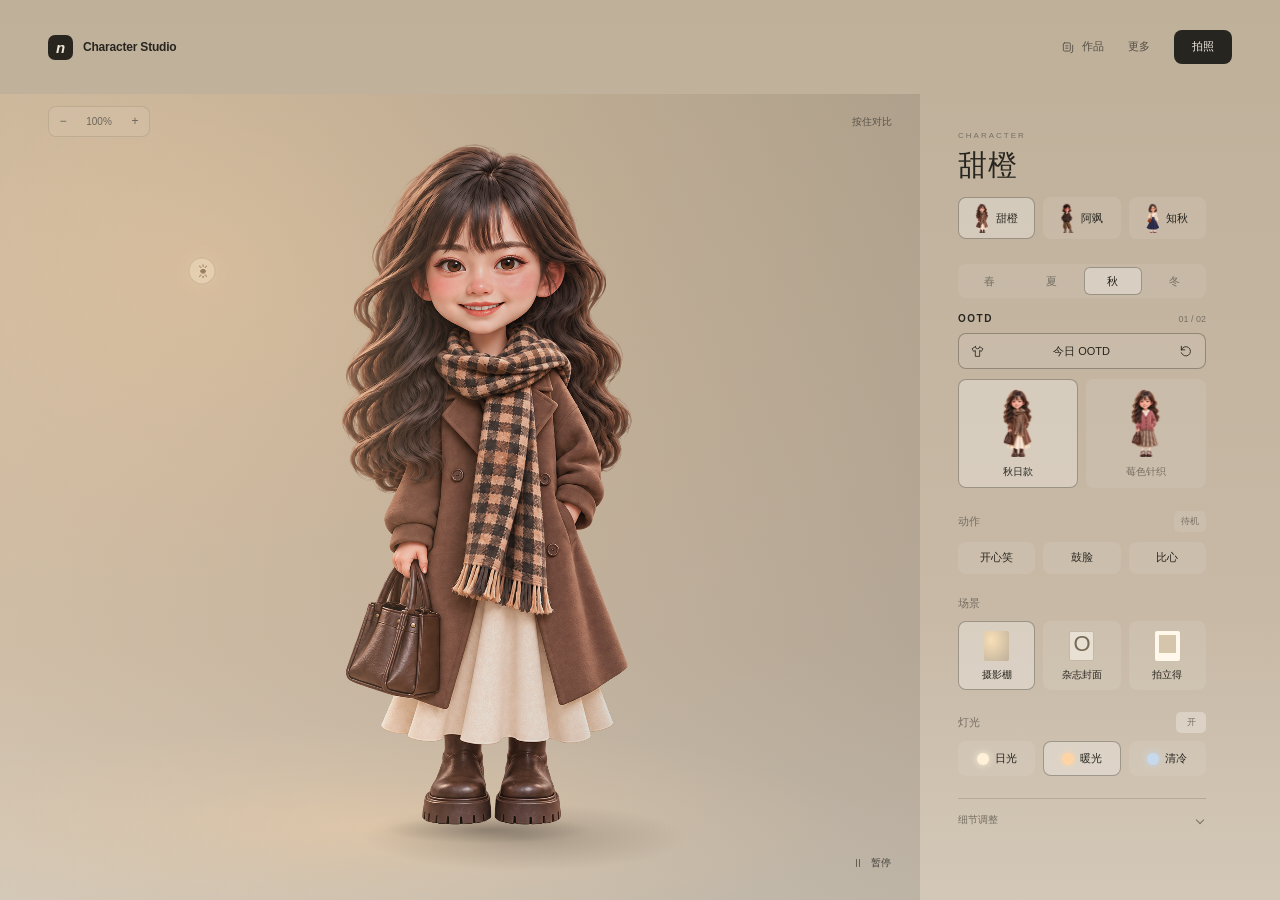
==== commit 840d738d: "Integrate approved phone layout into the studio homepage" ====
--- a/index.html
+++ b/index.html
@@ -7,7 +7,7 @@
   <meta name="description" content="A local character studio. Shape, light and export your character in your browser.">
   <title>甜橙 · Character Studio</title>
   <link rel="icon" href="assets/favicon.svg" type="image/svg+xml">
-  <link rel="stylesheet" href="styles.css">
+  <link rel="stylesheet" href="styles.css?v=mobile-v1">
 </head>
 <body>
   <svg class="icon-definitions" aria-hidden="true" xmlns="http://www.w3.org/2000/svg">
@@ -27,7 +27,7 @@
   <header class="toolbar">
     <a class="brand" href="./" aria-label="角色摄影棚首页"><span class="brand-mark">n</span><span>Character Studio</span></a>
     <nav class="toolbar-actions" aria-label="Studio tools">
-      <button id="libraryButton" class="toolbar-button" type="button"><svg><use href="#i-library"/></svg><span>作品</span><span id="versionCount" class="count" hidden>0</span></button>
+      <button id="libraryButton" aria-label="作品" class="toolbar-button" type="button"><svg><use href="#i-library"/></svg><span>作品</span><span id="versionCount" class="count" hidden>0</span></button>
       <details class="toolbar-more"><summary>更多</summary><div class="more-menu">
         <button id="uploadButton" type="button">上传角色</button>
         <button id="downloadButton" type="button">人物 PNG</button>
@@ -65,7 +65,12 @@
 
     <aside class="settings" aria-label="Character controls">
       <div class="settings-title"><p>CHARACTER</p><h1 id="characterName">甜橙</h1><div id="characterPicker" class="character-picker" role="group" aria-label="Choose a character"></div><p id="personality" class="sr-only"></p></div>
-
+      <div id="mobileTabs" class="mobile-tabs" role="tablist" aria-label="摄影棚控制" hidden>
+        <button id="mobile-tab-outfits" type="button" role="tab" aria-controls="mobile-panel-outfits" aria-selected="true">穿搭</button>
+        <button id="mobile-tab-responses" type="button" role="tab" aria-controls="mobile-panel-responses" aria-selected="false" tabindex="-1">动作</button>
+        <button id="mobile-tab-atmosphere" type="button" role="tab" aria-controls="mobile-panel-atmosphere" aria-selected="false" tabindex="-1">氛围</button>
+      </div>
+      <div id="mobile-panel-outfits" class="mobile-panel">
       <section id="wardrobe" class="wardrobe" aria-label="OOTD outfits" aria-busy="false">
         <div id="seasonPicker" class="season-picker" role="group" aria-label="选择季节"></div>
         <div class="wardrobe-heading"><h2>OOTD</h2><span id="outfitCounter">—</span></div>
@@ -73,12 +78,15 @@
         <div id="outfitList" class="outfit-list" role="group" aria-label="Choose an outfit"></div>
         <p id="outfitStatus" class="outfit-status sr-only" role="status" aria-live="polite">秋日款 · Autumn layers</p>
       </section>
-
+      </div>
+      <div id="mobile-panel-responses" class="mobile-panel">
       <section id="responseSection" class="studio-section" aria-label="角色回应">
         <div class="section-heading"><h2>动作</h2><button id="idleButton" type="button" aria-pressed="true">待机开启</button></div>
         <div id="responseButtons" class="segmented" role="group" aria-label="选择人物回应"></div>
         <p id="responseStatus" class="section-note sr-only" role="status" aria-live="polite">待机 · 呼吸与眨眼</p>
       </section>
+      </div>
+      <div id="mobile-panel-atmosphere" class="mobile-panel">
       <section class="studio-section" aria-label="摄影场景">
         <div class="section-heading"><h2>场景</h2></div>
         <div id="sceneButtons" class="scene-buttons" role="group" aria-label="选择场景">
@@ -121,6 +129,7 @@
       <fieldset class="palette-control background-control"><legend>底色与 PNG 背景</legend><div id="backgroundPalette" class="palette"></div></fieldset>
       <button id="resetButton" class="reset-button" type="button"><svg><use href="#i-reset"/></svg>恢复原样</button>
       </details>
+      </div>
     </aside>
   </main>
   <div id="cameraControls" class="camera-controls" hidden>
@@ -159,7 +168,7 @@
   <script id="studioBootstrap">
     (async function () {
       // Load dependencies in order so a dropped request cannot start an incomplete app.
-      const files=['js/model.js','js/renderer.js','js/storage.js','js/wardrobe.js','js/studio-model.js','js/studio-effects.js','js/studio-controller.js','js/app.js'];
+      const files=['js/mobile-layout.js','js/model.js','js/renderer.js','js/storage.js','js/wardrobe.js','js/studio-model.js','js/studio-effects.js','js/studio-controller.js','js/app.js'];
       function load(src) {
         return new Promise((resolve,reject) => {
           const script=document.createElement('script');let settled=false;
--- a/styles.css
+++ b/styles.css
@@ -321,6 +321,7 @@
 .outfit-card .outfit-thumbnail { height: 68px; margin: 0 auto 8px; }
 .outfit-card > span:last-child { font-size: 10px; line-height: 1.4; color: var(--muted); }
 .outfit-card[aria-pressed="true"] > span:last-child { color: var(--ink); }
+.segmented button[aria-busy="true"] { border-style: dashed; opacity: .65; cursor: progress; }
 .outfit-button { height: 36px; padding: 0 12px; border: 1px solid var(--control-border); border-radius: var(--control-radius); background: var(--control-surface); color: var(--ink); }
 .outfit-button:hover { background: var(--control-hover); opacity: 1; }
 .outfit-button > .outfit-arrow { width: 14px; height: 14px; margin-right: 0; }
@@ -373,3 +374,76 @@
 @media (prefers-reduced-motion: reduce) { button { transition: none !important; } }
 
 .is-dark :is(.library-dialog, .photo-dialog, .outfit-compare-dialog, .camera-controls) .save-button { color: #f4eee5; }
+
+/* Approved phone layout; desktop control groups keep their original flow. */
+.mobile-tabs { display:none; }
+.mobile-panel { display:contents; }
+.mobile-panel[hidden] { display:none; }
+@media (max-width:899px) {
+  html,body { min-width:0; }
+  .toolbar { height:64px; padding:0 20px; gap:10px; }
+  .brand { font-size:11px; letter-spacing:.1px; }
+  .brand-mark { width:23px; height:23px; }
+  .toolbar-actions { gap:14px; }
+  .toolbar-button { min-width:30px; min-height:44px; justify-content:center; }
+  .toolbar-more summary { min-height:44px; display:flex; align-items:center; }
+  #photoButton { min-height:38px; padding:0 15px; font-size:11px; border-radius:999px; }
+  .workspace { height:auto; min-height:0; }
+  .stage { position:relative; inset:auto; width:100%; height:52svh; min-height:320px; max-height:540px; }
+  .stage-tools,.stage-footer { left:20px; right:20px; }
+  .stage-tools { top:4px; }
+  .stage-footer { bottom:6px; }
+  .zoom-controls button { min-width:34px; height:32px; }
+  .compare-button { min-height:32px; }
+  .demo-button { min-height:34px; }
+  #previewCanvas { touch-action:pan-y; }
+  .settings { position:relative; inset:auto; transform:none; width:calc(100% - 40px); max-width:440px; overflow:visible; margin:10px auto max(24px,env(safe-area-inset-bottom)); padding:0; }
+  .settings-title { margin:0 0 12px; }
+  .settings-title > p:first-child,.settings-title h1 { display:none; }
+  .character-picker { gap:8px; }
+  .character-choice { min-height:46px; height:46px; font-size:12px; gap:8px; padding:5px 8px; border-radius:10px; }
+  .character-thumbnail { height:34px; }
+  .mobile-tabs { display:flex; gap:24px; margin:4px 0 16px; border-bottom:1px solid var(--line); }
+  .mobile-tabs button { min-height:42px; padding:4px 2px; color:var(--muted); font-size:12px; position:relative; }
+  .mobile-tabs button[aria-selected="true"] { color:var(--ink); }
+  .mobile-tabs button[aria-selected="true"]::after { content:''; position:absolute; height:2px; background:var(--ink); left:0; right:0; bottom:-1px; }
+  .mobile-panel { display:block; min-height:225px; }
+  .season-picker { margin:0 0 12px; gap:4px; }
+  .season-picker button { min-height:38px; padding:8px; font-size:12px; }
+  .wardrobe { margin:0; }
+  .wardrobe-heading { display:none; }
+  .outfit-button { height:40px; margin-bottom:12px; font-size:11px; border-radius:9px; }
+  .outfit-list { gap:10px; }
+  .outfit-card { display:flex; align-items:center; justify-content:center; gap:12px; min-height:80px; padding:8px 4px; border-radius:10px; }
+  .outfit-card .outfit-thumbnail { height:62px; flex-shrink:0; margin:0; }
+  .outfit-card > span:last-child { font-size:11px; }
+  .studio-section { margin:0 0 20px; }
+  .section-heading h2,.studio-light legend { font-size:12px; }
+  .section-heading > button,.studio-light legend button { min-height:36px; padding:6px 8px; font-size:11px; }
+  .segmented button { min-height:44px; font-size:12px; padding:9px 8px; }
+  .scene-buttons button { min-height:82px; font-size:11px; }
+  .light-presets button { min-height:44px; font-size:11px; }
+  .advanced-settings summary { min-height:44px; display:flex; align-items:center; font-size:12px; }
+  .camera-mode .toolbar { height:52px; }
+  .camera-mode .workspace { height:calc(100svh - 215px); min-height:0; display:grid; align-items:center; }
+  .camera-mode .stage { height:auto; min-height:0; max-height:none; width:min(calc(100vw - 40px),calc((100svh - 220px) * var(--photo-ratio,.8))); margin:auto; }
+  .camera-mode #previewCanvas { touch-action:none; }
+  .camera-controls { left:16px; right:16px; bottom:max(12px,env(safe-area-inset-bottom)); transform:none; padding:12px; gap:8px; grid-template-columns:auto 1fr auto auto; border-radius:14px; }
+  .camera-controls > button { min-height:40px; }
+  .camera-controls .segmented button { min-height:38px; font-size:11px; }
+  #captureButton { padding:8px 12px; }
+  .camera-options summary { min-height:40px; display:flex; align-items:center; }
+  .camera-popover { right:-5px; width:min(270px,calc(100vw - 40px)); }
+  .photo-dialog,.library-dialog,.outfit-compare-dialog { box-sizing:border-box; width:calc(100vw - 28px); max-width:430px; max-height:calc(100svh - 28px); padding:18px; }
+  #photoResult { height:auto; max-height:54svh; max-width:100%; }
+  .photo-actions { display:grid; grid-template-columns:1fr 1fr 1fr; gap:8px; }
+  .photo-actions button { padding:10px 6px; font-size:11px; min-height:44px; }
+  .small-icon-button { min-width:40px; min-height:40px; }
+  .library-tabs .segmented button { min-height:44px; }
+}
+@media (max-width:899px) and (orientation:landscape) {
+  .stage { height:70svh; min-height:280px; }
+  .camera-mode .workspace { height:calc(100svh - 175px); min-height:0; padding-bottom:0; }
+  .camera-mode .stage { width:min(260px,calc((100svh - 180px) * var(--photo-ratio,.8))); }
+  .camera-controls { max-width:450px; margin:auto; }
+}
